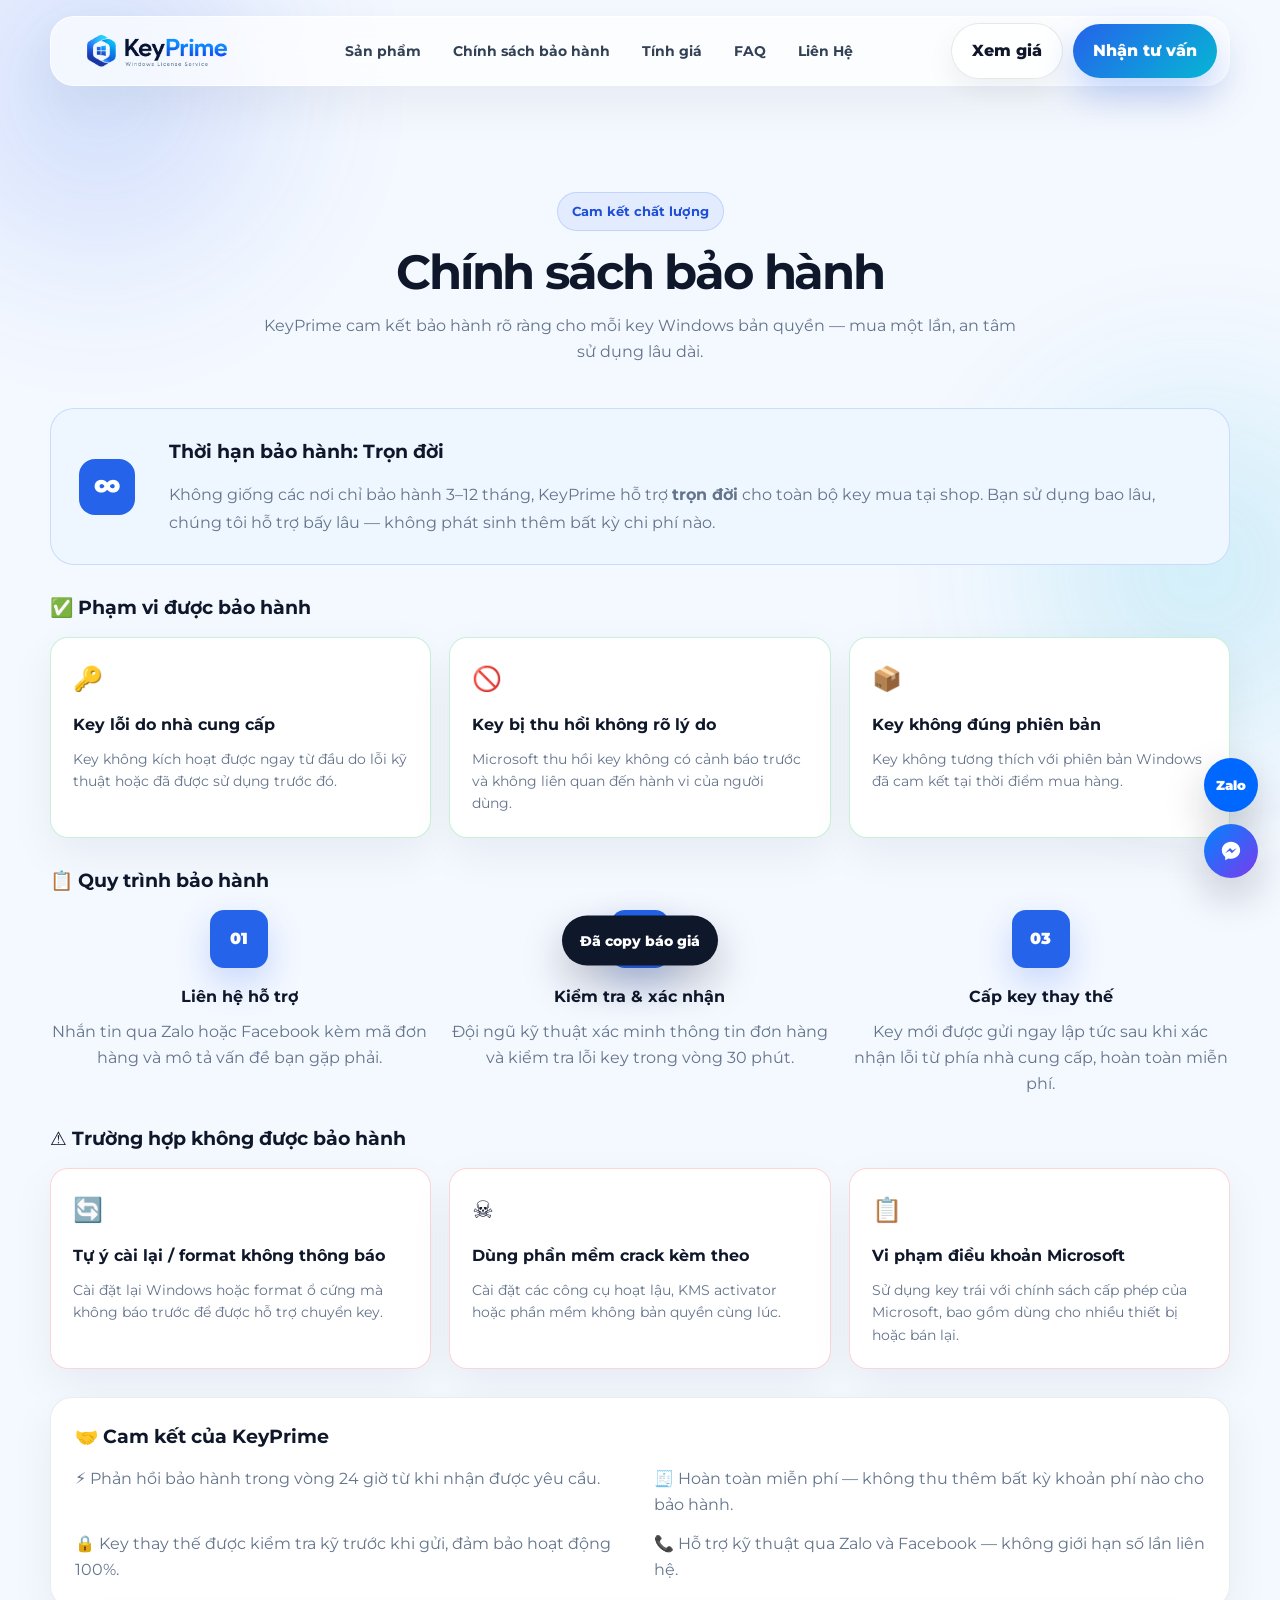
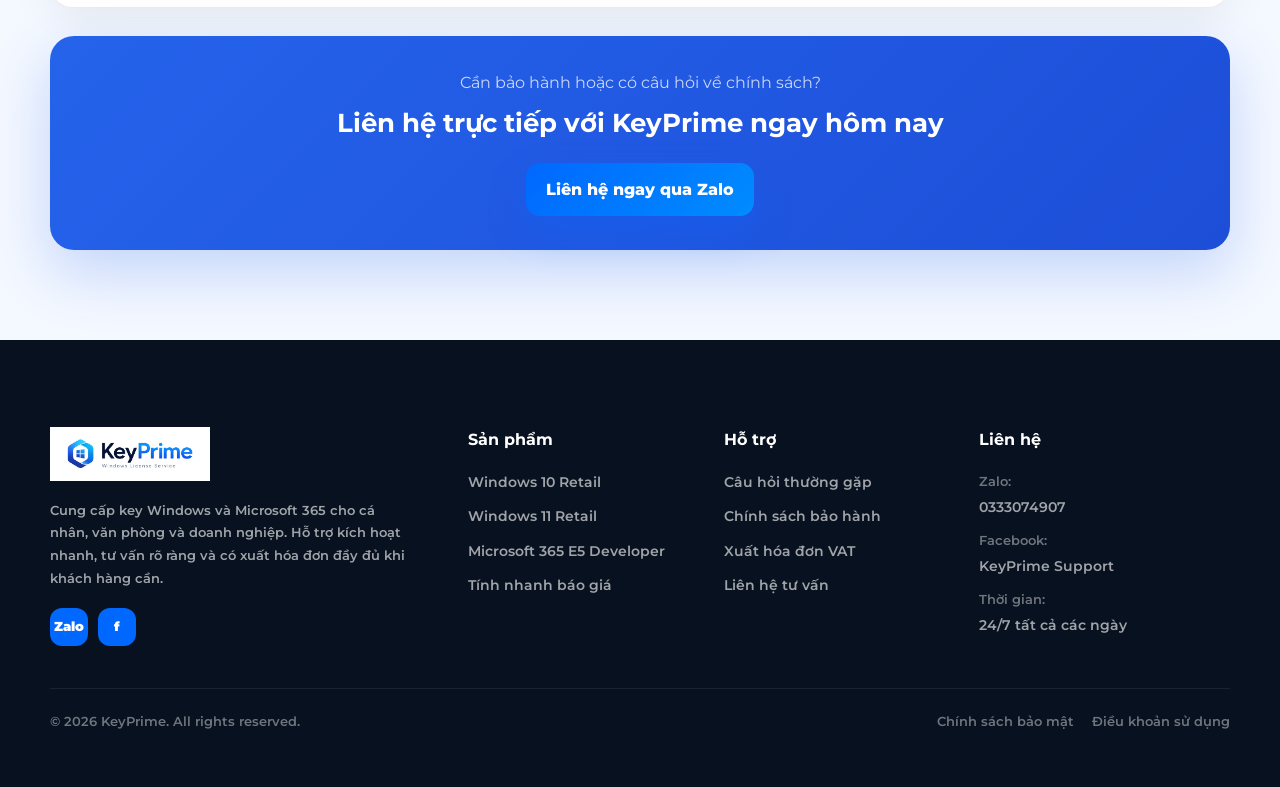
==== policy.html @ 20db162e "Add files via upload" ====
<!doctype html>
<html lang="vi">
  <head>
    <meta charset="UTF-8" />
    <meta name="viewport" content="width=device-width, initial-scale=1.0" />
    <meta
      name="description"
      content="Landing page bán bản quyền Windows 10, Windows 11 Retail và gói hỗ trợ Microsoft 365 E5 Developer cho môi trường phát triển, có xuất hóa đơn đầy đủ."
    />
    <title>Bản Quyền Windows & Microsoft 365 | Key Retail Chính Hãng</title>
    <link rel="icon" type="image/x-icon" href="/assets/logodoc.png" />
    <link rel="preconnect" href="https://fonts.googleapis.com" />
    <link rel="preconnect" href="https://fonts.gstatic.com" crossorigin />
    <link
      href="https://fonts.googleapis.com/css2?family=Montserrat:wght@400;500;600;700;800&display=swap"
      rel="stylesheet"
    />
    <link rel="stylesheet" href="style.css" />
  </head>
  <body>
    <div class="top-progress" id="topProgress"></div>

    <header class="site-header" id="siteHeader">
      <div class="container">
        <nav class="nav-wrap" aria-label="Điều hướng chính">
          <a href="/#home" class="brand" aria-label="KeyPrime">
            <img
              src="assets/logo.png"
              alt="Logo KeyPrime"
              class="brand-logo"
              width="180"
            />
          </a>

          <ul class="nav-menu" id="navMenu">
            <li><a href="/#products">Sản phẩm</a></li>
            <li><a href="/policy.html">Chính sách bảo hành</a></li>
            <li><a href="/#calculator">Tính giá</a></li>
            <li><a href="/#faq">FAQ</a></li>
            <li><a href="/#zalo-contact">Liên Hệ</a></li>
          </ul>

          <div class="nav-actions">
            <a class="btn btn-soft" href="/#products">Xem giá</a>
            <a class="btn btn-primary" href="/#zalo-contact">Nhận tư vấn</a>
            <button
              class="menu-toggle"
              id="menuToggle"
              aria-label="Mở menu"
              aria-expanded="false"
            >
              <span></span>
            </button>
          </div>
        </nav>
      </div>
    </header>

    <main id="home">
      <section class="section warranty-preview-section" id="warranty">
        <div class="container">
          <div class="section-heading">
            <span class="eyebrow">Cam kết chất lượng</span>
            <h2>Chính sách bảo hành</h2>
            <p>
              KeyPrime cam kết bảo hành rõ ràng cho mỗi key Windows bản quyền —
              mua một lần, an tâm sử dụng lâu dài.
            </p>
          </div>

          <div class="warranty-preview-box">
            <div class="warranty-main-note">
              <div class="warranty-main-icon">∞</div>
              <div>
                <h3>Thời hạn bảo hành: Trọn đời</h3>
                <p>
                  Không giống các nơi chỉ bảo hành 3–12 tháng, KeyPrime hỗ trợ
                  <strong>trọn đời</strong> cho toàn bộ key mua tại shop. Bạn sử
                  dụng bao lâu, chúng tôi hỗ trợ bấy lâu — không phát sinh thêm
                  bất kỳ chi phí nào.
                </p>
              </div>
            </div>

            <div class="warranty-block">
              <h3>✅ Phạm vi được bảo hành</h3>

              <div class="warranty-card-grid">
                <article class="warranty-mini-card is-green">
                  <div class="mini-icon">🔑</div>
                  <h4>Key lỗi do nhà cung cấp</h4>
                  <p>
                    Key không kích hoạt được ngay từ đầu do lỗi kỹ thuật hoặc đã
                    được sử dụng trước đó.
                  </p>
                </article>

                <article class="warranty-mini-card is-green">
                  <div class="mini-icon">🚫</div>
                  <h4>Key bị thu hồi không rõ lý do</h4>
                  <p>
                    Microsoft thu hồi key không có cảnh báo trước và không liên
                    quan đến hành vi của người dùng.
                  </p>
                </article>

                <article class="warranty-mini-card is-green">
                  <div class="mini-icon">📦</div>
                  <h4>Key không đúng phiên bản</h4>
                  <p>
                    Key không tương thích với phiên bản Windows đã cam kết tại
                    thời điểm mua hàng.
                  </p>
                </article>
              </div>
            </div>

            <div class="warranty-process">
              <h3>📋 Quy trình bảo hành</h3>

              <div class="process-line">
                <div class="process-item">
                  <span>01</span>
                  <h4>Liên hệ hỗ trợ</h4>
                  <p>
                    Nhắn tin qua Zalo hoặc Facebook kèm mã đơn hàng và mô tả vấn
                    đề bạn gặp phải.
                  </p>
                </div>

                <div class="process-item">
                  <span>02</span>
                  <h4>Kiểm tra & xác nhận</h4>
                  <p>
                    Đội ngũ kỹ thuật xác minh thông tin đơn hàng và kiểm tra lỗi
                    key trong vòng 30 phút.
                  </p>
                </div>

                <div class="process-item">
                  <span>03</span>
                  <h4>Cấp key thay thế</h4>
                  <p>
                    Key mới được gửi ngay lập tức sau khi xác nhận lỗi từ phía
                    nhà cung cấp, hoàn toàn miễn phí.
                  </p>
                </div>
              </div>
            </div>

            <div class="warranty-block">
              <h3>⚠️ Trường hợp không được bảo hành</h3>

              <div class="warranty-card-grid">
                <article class="warranty-mini-card is-red">
                  <div class="mini-icon">🔄</div>
                  <h4>Tự ý cài lại / format không thông báo</h4>
                  <p>
                    Cài đặt lại Windows hoặc format ổ cứng mà không báo trước để
                    được hỗ trợ chuyển key.
                  </p>
                </article>

                <article class="warranty-mini-card is-red">
                  <div class="mini-icon">☠️</div>
                  <h4>Dùng phần mềm crack kèm theo</h4>
                  <p>
                    Cài đặt các công cụ hoạt lậu, KMS activator hoặc phần mềm
                    không bản quyền cùng lúc.
                  </p>
                </article>

                <article class="warranty-mini-card is-red">
                  <div class="mini-icon">📋</div>
                  <h4>Vi phạm điều khoản Microsoft</h4>
                  <p>
                    Sử dụng key trái với chính sách cấp phép của Microsoft, bao
                    gồm dùng cho nhiều thiết bị hoặc bán lại.
                  </p>
                </article>
              </div>
            </div>

            <div class="warranty-commit">
              <h3>🤝 Cam kết của KeyPrime</h3>

              <div class="commit-grid">
                <p>
                  ⚡ Phản hồi bảo hành trong vòng 24 giờ từ khi nhận được yêu
                  cầu.
                </p>
                <p>
                  🧾 Hoàn toàn miễn phí — không thu thêm bất kỳ khoản phí nào
                  cho bảo hành.
                </p>
                <p>
                  🔒 Key thay thế được kiểm tra kỹ trước khi gửi, đảm bảo hoạt
                  động 100%.
                </p>
                <p>
                  📞 Hỗ trợ kỹ thuật qua Zalo và Facebook — không giới hạn số
                  lần liên hệ.
                </p>
              </div>
            </div>

            <div class="warranty-cta">
              <p>Cần bảo hành hoặc có câu hỏi về chính sách?</p>
              <h3>Liên hệ trực tiếp với KeyPrime ngay hôm nay</h3>

              <a
                href="https://zalo.me/0333074907"
                target="_blank"
                rel="noopener"
                class="btn btn-zalo"
              >
                Liên hệ ngay qua Zalo
              </a>
            </div>
          </div>
        </div>
      </section>
    </main>

    <footer class="site-footer">
      <div class="footer-main">
        <div class="container">
          <div class="footer-grid">
            <div class="footer-brand">
              <a href="index.html" class="footer-logo">
                <img
                  src="assets/logonentrang.jpg"
                  alt="Logo KeyPrime"
                  width="160"
                />
              </a>

              <p>
                Cung cấp key Windows và Microsoft 365 cho cá nhân, văn phòng và
                doanh nghiệp. Hỗ trợ kích hoạt nhanh, tư vấn rõ ràng và có xuất
                hóa đơn đầy đủ khi khách hàng cần.
              </p>

              <div class="footer-socials">
                <a
                  href="https://zalo.me/0333074907"
                  target="_blank"
                  rel="noopener"
                  aria-label="Zalo"
                >
                  Zalo
                </a>
                <a
                  href="https://www.facebook.com/"
                  target="_blank"
                  rel="noopener"
                  aria-label="Facebook"
                >
                  f
                </a>
              </div>
            </div>

            <div class="footer-col">
              <h3>Sản phẩm</h3>
              <ul>
                <li><a href="/#products">Windows 10 Retail</a></li>
                <li><a href="/#products">Windows 11 Retail</a></li>
                <li><a href="/#products">Microsoft 365 E5 Developer</a></li>
                <li><a href="#calculator">Tính nhanh báo giá</a></li>
              </ul>
            </div>

            <div class="footer-col">
              <h3>Hỗ trợ</h3>
              <ul>
                <li><a href="/#faq">Câu hỏi thường gặp</a></li>
                <li><a href="/policy.html">Chính sách bảo hành</a></li>
                <li><a href="/#invoice">Xuất hóa đơn VAT</a></li>
                <li><a href="/#zalo-contact">Liên hệ tư vấn</a></li>
              </ul>
            </div>

            <div class="footer-col footer-contact">
              <h3>Liên hệ</h3>
              <ul>
                <li>
                  <span>Zalo:</span>
                  <a
                    href="https://zalo.me/0333074907"
                    target="_blank"
                    rel="noopener"
                  >
                    0333074907
                  </a>
                </li>
                <li>
                  <span>Facebook:</span>
                  <a
                    href="https://www.facebook.com/"
                    target="_blank"
                    rel="noopener"
                  >
                    KeyPrime Support
                  </a>
                </li>
                <li>
                  <span>Thời gian:</span>
                  <strong>24/7 tất cả các ngày</strong>
                </li>
              </ul>
            </div>
          </div>

          <div class="footer-bottom">
            <p>© 2026 KeyPrime. All rights reserved.</p>

            <div>
              <a href="#">Chính sách bảo mật</a>
              <a href="#">Điều khoản sử dụng</a>
            </div>
          </div>
        </div>
      </div>
    </footer>

    <div class="floating-contact">
      <a
        href="https://zalo.me/0333074907"
        target="_blank"
        rel="noopener"
        class="float-btn zalo"
        aria-label="Liên hệ Zalo"
      >
        Zalo
      </a>

      <a
        href="https://www.facebook.com/"
        target="_blank"
        rel="noopener"
        class="float-btn messenger"
        aria-label="Liên hệ Messenger"
      >
        <svg viewBox="0 0 24 24" width="22" height="22" fill="currentColor">
          <path
            d="M12 2C6.48 2 2 6.14 2 11.25c0 2.9 1.44 5.49 3.69 7.18V22l3.37-1.85c.93.26 1.92.4 2.94.4 5.52 0 10-4.14 10-9.25S17.52 2 12 2Zm1 12.45-2.55-2.72-4.95 2.72 5.45-5.78 2.62 2.72 4.88-2.72L13 14.45Z"
          />
        </svg>
      </a>
    </div>

    <div class="toast" id="toast">Đã copy báo giá</div>

    <script src="script.js"></script>
  </body>
</html>
---- style.css ----
:root {
  --bg: #f4f8ff;
  --surface: rgba(255, 255, 255, 0.78);
  --surface-solid: #ffffff;
  --dark: #0f172a;
  --muted: #64748b;
  --line: rgba(15, 23, 42, 0.1);
  --primary: #2563eb;
  --primary-dark: #1d4ed8;
  --cyan: #06b6d4;
  --green: #10b981;
  --orange: #f59e0b;
  --red: #ef4444;
  --shadow: 0 24px 80px rgba(37, 99, 235, 0.14);
  --shadow-card: 0 18px 45px rgba(15, 23, 42, 0.08);
  --radius-xl: 30px;
  --radius-lg: 22px;
  --radius-md: 16px;
  --container: 1180px;
}

* {
  margin: 0;
  padding: 0;
  box-sizing: border-box;
}

html {
  scroll-behavior: smooth;
}

body {
  font-family:
    "Montserrat",
    system-ui,
    -apple-system,
    BlinkMacSystemFont,
    "Segoe UI",
    sans-serif;
  background: var(--bg);
  color: var(--dark);
  line-height: 1.6;
  overflow-x: hidden;
}

body::before,
body::after {
  content: "";
  position: fixed;
  width: 520px;
  height: 520px;
  border-radius: 999px;
  filter: blur(70px);
  opacity: 0.4;
  z-index: -2;
  pointer-events: none;
}

body::before {
  top: -170px;
  left: -160px;
  background: radial-gradient(circle, rgba(37, 99, 235, 0.55), transparent 65%);
}

body::after {
  right: -180px;
  bottom: 8%;
  background: radial-gradient(circle, rgba(6, 182, 212, 0.5), transparent 66%);
}

a {
  color: inherit;
  text-decoration: none;
}

img {
  max-width: 100%;
  display: block;
}

.container {
  width: min(var(--container), calc(100% - 36px));
  margin-inline: auto;
}

.section {
  padding: 90px 0;
  position: relative;
}

.section-heading {
  max-width: 760px;
  margin: 0 auto 44px;
  text-align: center;
}

.eyebrow {
  display: inline-flex;
  align-items: center;
  gap: 8px;
  padding: 8px 14px;
  border: 1px solid rgba(37, 99, 235, 0.18);
  border-radius: 999px;
  background: rgba(37, 99, 235, 0.08);
  color: var(--primary-dark);
  font-size: 13px;
  font-weight: 700;
  margin-bottom: 16px;
}

.section-heading h2,
.hero-copy h1 {
  letter-spacing: -0.045em;
  line-height: 1.05;
}

.section-heading h2 {
  font-size: clamp(30px, 4vw, 48px);
  margin-bottom: 16px;
}

.section-heading p {
  color: var(--muted);
  font-size: 16px;
}

.btn {
  display: inline-flex;
  align-items: center;
  justify-content: center;
  gap: 10px;
  border: 0;
  cursor: pointer;
  min-height: 50px;
  padding: 14px 20px;
  border-radius: 999px;
  font-weight: 800;
  font-family: inherit;
  transition:
    transform 0.25s ease,
    box-shadow 0.25s ease,
    background 0.25s ease;
  white-space: nowrap;
}

.btn:hover {
  transform: translateY(-2px);
}

.btn-primary {
  color: white;
  background: linear-gradient(135deg, var(--primary), var(--cyan));
  box-shadow: 0 16px 36px rgba(37, 99, 235, 0.27);
}

.btn-primary:hover {
  box-shadow: 0 20px 45px rgba(37, 99, 235, 0.35);
}

.btn-soft {
  background: rgba(255, 255, 255, 0.72);
  color: var(--dark);
  border: 1px solid var(--line);
  box-shadow: 0 12px 30px rgba(15, 23, 42, 0.06);
}

.top-progress {
  position: fixed;
  top: 0;
  left: 0;
  height: 3px;
  width: 0;
  z-index: 9999;
  background: linear-gradient(90deg, var(--primary), var(--cyan), var(--green));
}

.site-header {
  position: sticky;
  top: 0;
  z-index: 1000;
  padding: 16px 0;
  transition: 0.25s ease;
}

.site-header.is-scrolled {
  background: rgba(244, 248, 255, 0.82);
  backdrop-filter: blur(18px);
  box-shadow: 0 18px 40px rgba(15, 23, 42, 0.08);
}

.nav-wrap {
  height: 70px;
  display: flex;
  align-items: center;
  justify-content: space-between;
  gap: 16px;
  padding: 10px 12px 10px 16px;
  border: 1px solid rgba(255, 255, 255, 0.7);
  border-radius: 24px;
  background: rgba(255, 255, 255, 0.7);
  backdrop-filter: blur(18px);
  box-shadow: 0 18px 50px rgba(15, 23, 42, 0.06);
}

.brand {
  display: flex;
  align-items: center;
  gap: 12px;
  font-weight: 900;
  letter-spacing: -0.035em;
}

.brand-mark {
  width: 46px;
  height: 46px;
  border-radius: 16px;
  display: grid;
  place-items: center;
  color: white;
  background: conic-gradient(
    from 180deg,
    var(--primary),
    var(--cyan),
    #7c3aed,
    var(--primary)
  );
  box-shadow: 0 12px 26px rgba(37, 99, 235, 0.28);
  position: relative;
  overflow: hidden;
}

.brand-mark::before {
  content: "";
  width: 20px;
  height: 20px;
  border-radius: 6px;
  border: 3px solid rgba(255, 255, 255, 0.9);
  box-shadow:
    13px 0 0 -3px rgba(255, 255, 255, 0.9),
    0 13px 0 -3px rgba(255, 255, 255, 0.9),
    13px 13px 0 -3px rgba(255, 255, 255, 0.9);
  transform: translate(-3px, -3px);
}

.brand-text span {
  display: block;
  font-size: 12px;
  letter-spacing: 0;
  color: var(--muted);
  font-weight: 700;
}

.nav-menu {
  display: flex;
  align-items: center;
  gap: 6px;
  list-style: none;
}

.nav-menu a {
  display: inline-flex;
  padding: 10px 13px;
  border-radius: 999px;
  color: #334155;
  font-size: 14px;
  font-weight: 700;
  transition: 0.2s ease;
}

.nav-menu a:hover,
.nav-menu a.is-active {
  background: rgba(37, 99, 235, 0.08);
  color: var(--primary-dark);
}

.nav-actions {
  display: flex;
  align-items: center;
  gap: 10px;
}

.menu-toggle {
  display: none;
  width: 46px;
  height: 46px;
  border: 0;
  border-radius: 16px;
  background: #eef4ff;
  cursor: pointer;
  position: relative;
}

.menu-toggle span,
.menu-toggle::before,
.menu-toggle::after {
  content: "";
  position: absolute;
  left: 13px;
  right: 13px;
  height: 2px;
  background: var(--dark);
  border-radius: 999px;
  transition: 0.25s ease;
}

.menu-toggle span {
  top: 22px;
}
.menu-toggle::before {
  top: 16px;
}
.menu-toggle::after {
  top: 28px;
}

.menu-toggle.is-open span {
  opacity: 0;
}
.menu-toggle.is-open::before {
  top: 22px;
  transform: rotate(45deg);
}
.menu-toggle.is-open::after {
  top: 22px;
  transform: rotate(-45deg);
}

.hero {
  padding: 44px 0 70px;
}

.hero-grid {
  display: grid;
  grid-template-columns: 1.05fr 0.95fr;
  gap: 50px;
  align-items: center;
}

.hero-copy h1 {
  font-size: clamp(42px, 3vw, 78px);
  margin-bottom: 22px;
}

.gradient-text {
  background: linear-gradient(135deg, var(--primary), var(--cyan));
  -webkit-background-clip: text;
  background-clip: text;
  color: transparent;
}

.hero-copy > p {
  max-width: 650px;
  color: var(--muted);
  font-size: 18px;
  margin-bottom: 28px;
}

.hero-actions {
  display: flex;
  flex-wrap: wrap;
  gap: 12px;
  margin-bottom: 28px;
}

.hero-badges {
  display: flex;
  flex-wrap: wrap;
  gap: 10px;
}

.mini-badge {
  display: inline-flex;
  align-items: center;
  gap: 8px;
  padding: 10px 13px;
  border-radius: 999px;
  background: rgba(255, 255, 255, 0.72);
  border: 1px solid var(--line);
  color: #334155;
  font-size: 13px;
  font-weight: 700;
  box-shadow: 0 12px 28px rgba(15, 23, 42, 0.05);
}

.mini-badge i {
  width: 9px;
  height: 9px;
  border-radius: 999px;
  background: var(--green);
  box-shadow: 0 0 0 5px rgba(16, 185, 129, 0.13);
}

.hero-card {
  position: relative;
  border-radius: 34px;
  padding: 22px;
  background: linear-gradient(
    145deg,
    rgba(255, 255, 255, 0.82),
    rgba(255, 255, 255, 0.55)
  );
  border: 1px solid rgba(255, 255, 255, 0.72);
  backdrop-filter: blur(20px);
  box-shadow: var(--shadow);
  overflow: hidden;
}

.hero-card::before {
  content: "";
  position: absolute;
  inset: -120px -140px auto auto;
  width: 260px;
  height: 260px;
  border-radius: 50%;
  background: rgba(37, 99, 235, 0.16);
  filter: blur(4px);
}

.assurance-panel {
  position: relative;
  min-height: 520px;
  padding: 26px;
  border-radius: 28px;
  background:
    radial-gradient(circle at 18% 8%, rgba(37, 99, 235, 0.5), transparent 28%),
    radial-gradient(
      circle at 88% 24%,
      rgba(6, 182, 212, 0.35),
      transparent 32%
    ),
    linear-gradient(160deg, rgba(15, 23, 42, 0.98), rgba(30, 41, 59, 0.94));
  overflow: hidden;
  color: white;
}

.assurance-panel::before {
  content: "";
  position: absolute;
  inset: 18px;
  border-radius: 24px;
  border: 1px solid rgba(255, 255, 255, 0.08);
  pointer-events: none;
}

.assurance-panel::after {
  content: "";
  position: absolute;
  width: 220px;
  height: 220px;
  right: -75px;
  bottom: -70px;
  border-radius: 999px;
  background: rgba(16, 185, 129, 0.18);
  filter: blur(8px);
}

.assurance-top,
.assurance-list,
.assurance-footer,
.floating-pill {
  position: relative;
  z-index: 2;
}

.assurance-top {
  display: flex;
  align-items: center;
  gap: 16px;
  padding: 18px;
  border-radius: 24px;
  background: rgba(255, 255, 255, 0.1);
  border: 1px solid rgba(255, 255, 255, 0.12);
  margin-bottom: 18px;
}

.assurance-icon {
  width: 56px;
  height: 56px;
  flex: 0 0 auto;
  display: grid;
  place-items: center;
  border-radius: 18px;
  background: linear-gradient(135deg, var(--green), var(--cyan));
  color: white;
  font-size: 24px;
  font-weight: 900;
  box-shadow: 0 18px 35px rgba(6, 182, 212, 0.25);
}

.assurance-top span {
  display: block;
  color: rgba(255, 255, 255, 0.6);
  font-size: 12px;
  font-weight: 800;
  text-transform: uppercase;
  letter-spacing: 0.08em;
  margin-bottom: 5px;
}

.assurance-top h3 {
  font-size: clamp(22px, 3vw, 30px);
  line-height: 1.12;
  letter-spacing: -0.04em;
}

.assurance-list {
  display: grid;
  gap: 14px;
}

.assurance-item {
  display: grid;
  grid-template-columns: 48px 1fr;
  gap: 14px;
  align-items: flex-start;
  padding: 17px;
  border-radius: 22px;
  background: rgba(255, 255, 255, 0.08);
  border: 1px solid rgba(255, 255, 255, 0.1);
}

.assurance-item > strong {
  width: 42px;
  height: 42px;
  display: grid;
  place-items: center;
  border-radius: 14px;
  background: rgba(255, 255, 255, 0.1);
  color: rgba(255, 255, 255, 0.9);
  font-size: 13px;
}

.assurance-item h4 {
  font-size: 16px;
  margin-bottom: 5px;
  letter-spacing: -0.02em;
}

.assurance-item p {
  color: rgba(255, 255, 255, 0.66);
  font-size: 13px;
  font-weight: 600;
}

.assurance-footer {
  display: flex;
  align-items: center;
  justify-content: space-between;
  gap: 16px;
  margin-top: 18px;
  padding: 17px;
  border-radius: 22px;
  background: rgba(255, 255, 255, 0.94);
  color: var(--dark);
  box-shadow: 0 18px 40px rgba(0, 0, 0, 0.16);
}

.assurance-footer span {
  display: block;
  color: var(--muted);
  font-size: 12px;
  font-weight: 800;
  margin-bottom: 2px;
}

.assurance-footer strong {
  display: block;
  font-size: 13px;
  letter-spacing: -0.015em;
}

.assurance-footer a {
  display: inline-flex;
  align-items: center;
  justify-content: center;
  min-height: 42px;
  padding: 11px 14px;
  border-radius: 999px;
  color: white;
  background: linear-gradient(135deg, var(--primary), var(--cyan));
  font-size: 13px;
  font-weight: 900;
  white-space: nowrap;
}

.floating-pill {
  position: absolute;
  right: 16px;
  bottom: 16px;
  z-index: 3;
  display: flex;
  align-items: center;
  gap: 10px;
  padding: 14px 15px;
  border-radius: 18px;
  background: rgba(255, 255, 255, 0.94);
  color: var(--dark);
  box-shadow: 0 18px 40px rgba(0, 0, 0, 0.2);
  font-size: 13px;
  font-weight: 800;
  animation: floatY 4s ease-in-out infinite;
}

.floating-pill i {
  width: 34px;
  height: 34px;
  border-radius: 12px;
  display: grid;
  place-items: center;
  background: rgba(16, 185, 129, 0.12);
  color: var(--green);
  font-style: normal;
}

@keyframes floatY {
  0%,
  100% {
    transform: translateY(0);
  }
  50% {
    transform: translateY(-10px);
  }
}

.trust-strip {
  margin-top: -24px;
}

.trust-grid {
  display: grid;
  grid-template-columns: repeat(4, 1fr);
  gap: 16px;
}

.trust-item {
  padding: 20px;
  border-radius: 22px;
  background: rgba(255, 255, 255, 0.76);
  border: 1px solid rgba(255, 255, 255, 0.78);
  box-shadow: var(--shadow-card);
}

.trust-item strong {
  display: block;
  font-size: 18px;
  margin-bottom: 4px;
}

.trust-item span {
  color: var(--muted);
  font-size: 13px;
  font-weight: 600;
}

.pricing-grid {
  display: grid;
  grid-template-columns: repeat(2, 1fr);
  gap: 24px;
  align-items: stretch;
}

.price-card {
  position: relative;
  padding: 28px;
  border-radius: var(--radius-xl);
  background: rgba(255, 255, 255, 0.78);
  border: 1px solid rgba(255, 255, 255, 0.8);
  box-shadow: var(--shadow-card);
  overflow: hidden;
}

.price-card.featured {
  background: linear-gradient(
    145deg,
    rgba(37, 99, 235, 0.98),
    rgba(6, 182, 212, 0.94)
  );
  color: white;
  box-shadow: 0 28px 80px rgba(37, 99, 235, 0.3);
}

.price-card::after {
  content: "";
  position: absolute;
  top: -110px;
  right: -100px;
  width: 230px;
  height: 230px;
  border-radius: 50%;
  background: rgba(37, 99, 235, 0.1);
}

.price-card.featured::after {
  background: rgba(255, 255, 255, 0.14);
}

.price-head {
  position: relative;
  z-index: 1;
  display: flex;
  align-items: flex-start;
  justify-content: space-between;
  gap: 18px;
  margin-bottom: 24px;
}

.product-icon {
  width: 58px;
  height: 58px;
  border-radius: 20px;
  display: grid;
  place-items: center;
  background: rgba(37, 99, 235, 0.1);
  color: var(--primary);
  font-size: 24px;
  font-weight: 900;
}

.featured .product-icon {
  background: rgba(255, 255, 255, 0.16);
  color: white;
}

.price-card h3 {
  position: relative;
  z-index: 1;
  font-size: 28px;
  letter-spacing: -0.035em;
  margin-bottom: 7px;
}

.price-card .desc {
  position: relative;
  z-index: 1;
  color: var(--muted);
  margin-bottom: 24px;
  font-size: 14px;
}

.featured .desc {
  color: rgba(255, 255, 255, 0.76);
}

.price-table {
  position: relative;
  z-index: 1;
  display: grid;
  gap: 12px;
  margin-bottom: 22px;
}

.price-row {
  display: flex;
  align-items: center;
  justify-content: space-between;
  gap: 16px;
  padding: 17px;
  border-radius: 18px;
  background: rgba(15, 23, 42, 0.035);
  border: 1px solid rgba(15, 23, 42, 0.07);
}

.featured .price-row {
  background: rgba(255, 255, 255, 0.1);
  border-color: rgba(255, 255, 255, 0.13);
}

.price-row span {
  color: var(--muted);
  font-size: 14px;
  font-weight: 700;
}

.featured .price-row span {
  color: rgba(255, 255, 255, 0.76);
}

.price-row strong {
  font-size: 24px;
  letter-spacing: -0.04em;
}

.price-note {
  position: relative;
  z-index: 1;
  padding: 14px 16px;
  border-radius: 18px;
  background: rgba(16, 185, 129, 0.1);
  color: #047857;
  font-weight: 700;
  font-size: 13px;
}

.featured .price-note {
  background: rgba(255, 255, 255, 0.13);
  color: white;
}

.service-grid {
  display: grid;
  grid-template-columns: repeat(3, 1fr);
  gap: 20px;
}

.service-card,
.step-card,
.faq-item,
.calculator-card,
.contact-card {
  border-radius: var(--radius-lg);
  background: rgba(255, 255, 255, 0.78);
  border: 1px solid rgba(255, 255, 255, 0.8);
  box-shadow: var(--shadow-card);
}

.service-card {
  padding: 26px;
  transition:
    transform 0.25s ease,
    box-shadow 0.25s ease;
}

.service-card:hover {
  transform: translateY(-6px);
  box-shadow: 0 22px 55px rgba(15, 23, 42, 0.1);
}

.service-icon {
  width: 54px;
  height: 54px;
  border-radius: 18px;
  display: grid;
  place-items: center;
  margin-bottom: 18px;
  background: rgba(37, 99, 235, 0.1);
  color: var(--primary);
  font-size: 24px;
  font-weight: 900;
}

.service-card h3 {
  font-size: 20px;
  margin-bottom: 10px;
  letter-spacing: -0.025em;
}

.service-card p,
.step-card p,
.faq-content p {
  color: var(--muted);
  font-size: 14px;
}

.calculator-wrap {
  display: grid;
  grid-template-columns: 0.85fr 1.15fr;
  gap: 24px;
  align-items: stretch;
}

.calculator-card {
  padding: 28px;
}

.calculator-card h3 {
  font-size: 26px;
  letter-spacing: -0.035em;
  margin-bottom: 8px;
}

.calculator-card > p {
  color: var(--muted);
  margin-bottom: 22px;
  font-size: 14px;
}

.field-group {
  display: grid;
  gap: 8px;
  margin-bottom: 16px;
}

.field-group label {
  font-size: 13px;
  color: #334155;
  font-weight: 800;
}

select,
input,
textarea {
  width: 100%;
  min-height: 52px;
  border: 1px solid rgba(15, 23, 42, 0.1);
  border-radius: 16px;
  background: rgba(255, 255, 255, 0.78);
  outline: 0;
  padding: 0 15px;
  color: var(--dark);
  font-family: inherit;
  font-weight: 700;
  transition: 0.2s ease;
}

textarea {
  resize: vertical;
  min-height: 120px;
  padding-top: 14px;
}

select:focus,
input:focus,
textarea:focus {
  border-color: rgba(37, 99, 235, 0.55);
  box-shadow: 0 0 0 4px rgba(37, 99, 235, 0.1);
}

.quote-result {
  display: grid;
  gap: 14px;
  padding: 28px;
  border-radius: var(--radius-lg);
  color: white;
  background: linear-gradient(145deg, #0f172a, #1e3a8a);
  box-shadow: 0 24px 60px rgba(15, 23, 42, 0.18);
  position: relative;
  overflow: hidden;
}

.quote-result::before {
  content: "";
  position: absolute;
  width: 300px;
  height: 300px;
  right: -140px;
  top: -150px;
  border-radius: 50%;
  background: rgba(6, 182, 212, 0.35);
  filter: blur(12px);
}

.quote-result > * {
  position: relative;
  z-index: 1;
}

.result-line {
  display: flex;
  align-items: center;
  justify-content: space-between;
  gap: 16px;
  padding: 16px;
  border-radius: 18px;
  background: rgba(255, 255, 255, 0.08);
  border: 1px solid rgba(255, 255, 255, 0.1);
}

.result-line span {
  color: rgba(255, 255, 255, 0.7);
  font-size: 14px;
  font-weight: 700;
}

.result-line strong {
  font-size: 22px;
  text-align: right;
}

.result-total {
  margin-top: 4px;
  padding: 22px;
  border-radius: 22px;
  background: rgba(255, 255, 255, 0.14);
  border: 1px solid rgba(255, 255, 255, 0.16);
}

.result-total span {
  display: block;
  color: rgba(255, 255, 255, 0.7);
  font-size: 13px;
  font-weight: 800;
  margin-bottom: 8px;
}

.result-total strong {
  display: block;
  font-size: clamp(34px, 5vw, 56px);
  line-height: 1;
  letter-spacing: -0.06em;
}

.steps-grid {
  display: grid;
  grid-template-columns: repeat(4, 1fr);
  gap: 18px;
}

.step-card {
  padding: 24px;
  position: relative;
  overflow: hidden;
}

.step-no {
  display: inline-flex;
  width: 42px;
  height: 42px;
  align-items: center;
  justify-content: center;
  border-radius: 15px;
  background: rgba(37, 99, 235, 0.1);
  color: var(--primary-dark);
  font-weight: 900;
  margin-bottom: 18px;
}

.step-card h3 {
  font-size: 18px;
  letter-spacing: -0.025em;
  margin-bottom: 10px;
}

.compliance-box {
  display: grid;
  grid-template-columns: 0.78fr 1.22fr;
  gap: 70px;
  align-items: center;
  padding: 30px;
  border-radius: var(--radius-xl);
  background: linear-gradient(
    145deg,
    rgba(255, 255, 255, 0.82),
    rgba(255, 255, 255, 0.55)
  );
  border: 1px solid rgba(255, 255, 255, 0.8);
  box-shadow: var(--shadow-card);
}

.compliance-badge {
  min-height: 240px;
  display: grid;
  place-items: center;
  border-radius: 26px;
  color: white;
  background:
    radial-gradient(
      circle at top left,
      rgba(255, 255, 255, 0.22),
      transparent 40%
    ),
    linear-gradient(145deg, #2563eb, #06b6d4);
  text-align: center;
  padding: 26px;
}

.compliance-badge strong {
  display: block;
  font-size: 42px;
  line-height: 1;
  letter-spacing: -0.06em;
  margin-bottom: 8px;
}

.compliance-content h2 {
  font-size: clamp(28px, 4vw, 44px);
  letter-spacing: -0.045em;
  line-height: 1.08;
  margin-bottom: 14px;
}

.compliance-content p {
  color: var(--muted);
  margin-bottom: 20px;
}

.check-list {
  display: grid;
  gap: 12px;
  list-style: none;
}

.check-list li {
  display: flex;
  gap: 10px;
  align-items: flex-start;
  color: #334155;
  font-size: 14px;
  font-weight: 700;
}

.check-list li::before {
  content: "✓";
  flex: 0 0 24px;
  width: 24px;
  height: 24px;
  border-radius: 50%;
  display: grid;
  place-items: center;
  background: rgba(16, 185, 129, 0.12);
  color: #059669;
  font-weight: 900;
  font-size: 13px;
}

.faq-grid {
  max-width: 900px;
  margin: 0 auto;
  display: grid;
  gap: 14px;
}

.faq-item {
  overflow: hidden;
}

.faq-question {
  width: 100%;
  min-height: 68px;
  display: flex;
  align-items: center;
  justify-content: space-between;
  gap: 16px;
  border: 0;
  background: transparent;
  padding: 20px 22px;
  font-family: inherit;
  color: var(--dark);
  cursor: pointer;
  text-align: left;
  font-weight: 900;
  font-size: 16px;
}

.faq-question span:last-child {
  flex: 0 0 32px;
  width: 32px;
  height: 32px;
  border-radius: 50%;
  background: rgba(37, 99, 235, 0.1);
  color: var(--primary-dark);
  display: grid;
  place-items: center;
  transition: 0.2s ease;
}

.faq-item.is-open .faq-question span:last-child {
  transform: rotate(45deg);
  background: var(--primary);
  color: white;
}

.faq-content {
  max-height: 0;
  overflow: hidden;
  transition: max-height 0.25s ease;
}

.faq-content p {
  padding: 0 22px 22px;
}

.contact-grid {
  display: grid;
  grid-template-columns: 0.92fr 1.08fr;
  gap: 24px;
  align-items: stretch;
}

.contact-panel {
  padding: 34px;
  border-radius: var(--radius-xl);
  color: white;
  background:
    radial-gradient(
      circle at 20% 10%,
      rgba(255, 255, 255, 0.18),
      transparent 35%
    ),
    linear-gradient(145deg, #0f172a, #1d4ed8);
  box-shadow: 0 24px 60px rgba(15, 23, 42, 0.18);
  overflow: hidden;
}

.contact-panel h2 {
  font-size: clamp(32px, 4vw, 52px);
  line-height: 1.05;
  letter-spacing: -0.05em;
  margin-bottom: 14px;
}

.contact-panel p {
  color: rgba(255, 255, 255, 0.75);
  margin-bottom: 26px;
}

.contact-info {
  display: grid;
  gap: 13px;
}

.contact-info a,
.contact-info div {
  display: flex;
  align-items: center;
  gap: 12px;
  padding: 14px;
  border-radius: 18px;
  background: rgba(255, 255, 255, 0.1);
  border: 1px solid rgba(255, 255, 255, 0.12);
  color: rgba(255, 255, 255, 0.88);
  font-weight: 800;
  font-size: 14px;
}

.contact-card {
  padding: 28px;
}

.form-row {
  display: grid;
  grid-template-columns: 1fr 1fr;
  gap: 14px;
}

.site-footer {
  padding: 34px 0;
  border-top: 1px solid var(--line);
  color: var(--muted);
  font-size: 13px;
  font-weight: 600;
}

.footer-wrap {
  display: flex;
  align-items: center;
  justify-content: space-between;
  gap: 16px;
  flex-wrap: wrap;
}

.toast {
  position: fixed;
  left: 50%;
  bottom: 0px;
  transform: translate(-50%, 130%);
  z-index: 10000;
  padding: 14px 18px;
  border-radius: 999px;
  background: #0f172a;
  color: white;
  font-weight: 800;
  font-size: 14px;
  box-shadow: 0 18px 40px rgba(15, 23, 42, 0.25);
  transition: 0.25s ease;
}

.toast.is-show {
  transform: translate(-50%, 0);
}

@media (max-width: 1024px) {
  .nav-menu,
  .nav-actions .btn-soft {
    display: none;
  }

  .menu-toggle {
    display: block;
  }

  .nav-menu {
    position: absolute;
    top: calc(100% + 12px);
    left: 18px;
    right: 18px;
    flex-direction: column;
    align-items: stretch;
    padding: 14px;
    border-radius: 22px;
    background: rgba(255, 255, 255, 0.94);
    border: 1px solid rgba(255, 255, 255, 0.8);
    box-shadow: 0 22px 60px rgba(15, 23, 42, 0.12);
  }

  .nav-menu.is-open {
    display: flex;
  }

  .nav-menu a {
    justify-content: center;
  }

  .hero-grid,
  .calculator-wrap,
  .compliance-box,
  .contact-grid {
    grid-template-columns: 1fr;
  }

  .trust-grid,
  .steps-grid {
    grid-template-columns: repeat(2, 1fr);
  }

  .service-grid {
    grid-template-columns: repeat(2, 1fr);
  }
}

@media (max-width: 760px) {
  .section {
    padding: 68px 0;
  }

  .hero {
    padding-top: 24px;
  }

  .nav-wrap {
    height: 64px;
    border-radius: 20px;
  }

  .brand-text {
    font-size: 15px;
  }

  .brand-text span {
    display: none;
  }

  .nav-actions .btn-primary {
    display: none;
  }

  .hero-actions .btn {
    width: 100%;
  }

  .assurance-panel {
    min-height: auto;
    padding: 16px;
  }

  .pricing-grid,
  .service-grid,
  .trust-grid,
  .steps-grid,
  .form-row {
    grid-template-columns: 1fr;
  }

  .price-row,
  .result-line {
    align-items: flex-start;
    flex-direction: column;
  }

  .result-line strong {
    text-align: left;
  }

  .contact-panel,
  .contact-card,
  .calculator-card,
  .quote-result,
  .compliance-box {
    padding: 22px;
  }

  .assurance-top,
  .assurance-footer {
    align-items: flex-start;
    flex-direction: column;
  }

  .assurance-item {
    grid-template-columns: 1fr;
  }

  .floating-pill {
    position: relative;
    left: auto;
    right: auto;
    bottom: auto;
    justify-content: center;
    margin-top: 16px;
  }
}

/* calculator custom */
.calc-product-list {
  display: grid;
  gap: 14px;
  margin: 22px 0;
}

.calc-product-row {
  display: grid;
  grid-template-columns: 1fr 90px;
  align-items: center;
  gap: 14px;
  padding: 14px;
  border-radius: 18px;
  background: rgba(255, 255, 255, 0.72);
  border: 1px solid rgba(37, 99, 235, 0.12);
}

.calc-product-row label {
  display: block;
  margin-bottom: 5px;
  font-size: 15px;
  font-weight: 800;
  color: var(--text);
}

.calc-product-row span {
  display: block;
  font-size: 12.5px;
  line-height: 1.45;
  color: var(--muted);
}

.calc-product-row input {
  width: 100%;
  height: 46px;
  text-align: center;
  font-weight: 800;
}

.quote-summary-list {
  position: relative;
  z-index: 1;
  display: grid;
  gap: 12px;
  min-height: 140px;
  margin-bottom: 20px;
}

.summary-item {
  display: flex;
  justify-content: space-between;
  gap: 14px;
  padding-bottom: 12px;
  border-bottom: 1px dashed rgba(255, 255, 255, 0.22);
}

.summary-item strong {
  display: block;
  color: #fff;
  font-size: 14px;
  margin-bottom: 4px;
}

.summary-item span {
  display: block;
  color: rgba(255, 255, 255, 0.68);
  font-size: 13px;
  line-height: 1.4;
}

.summary-item b {
  white-space: nowrap;
  color: #7dd3fc;
  font-size: 14px;
}

.empty-summary {
  color: rgba(255, 255, 255, 0.72);
  font-size: 14px;
  font-weight: 700;
}

@media (max-width: 560px) {
  .calc-product-row {
    grid-template-columns: 1fr;
  }

  .calc-product-row input {
    text-align: left;
    padding-left: 16px;
  }
}

/* .custom product */
.product-grid {
  display: grid;
  grid-template-columns: repeat(3, 1fr);
  gap: 22px;
  align-items: stretch;
}

.product-card {
  position: relative;
  display: flex;
  flex-direction: column;
  overflow: hidden;
  padding: 24px;
  border-radius: 28px;
  background: linear-gradient(
    180deg,
    rgba(255, 255, 255, 0.96),
    rgba(248, 251, 255, 0.92)
  );
  border: 1px solid rgba(15, 23, 42, 0.08);
  box-shadow: 0 24px 70px rgba(15, 23, 42, 0.08);
  transition: 0.28s ease;
}

.product-card::before {
  content: "";
  position: absolute;
  inset: 0;
  background:
    radial-gradient(
      circle at top right,
      rgba(37, 99, 235, 0.12),
      transparent 34%
    ),
    radial-gradient(
      circle at bottom left,
      rgba(14, 165, 233, 0.1),
      transparent 32%
    );
  opacity: 0;
  transition: 0.28s ease;
  pointer-events: none;
}

.product-card:hover {
  transform: translateY(-6px);
  box-shadow: 0 34px 90px rgba(15, 23, 42, 0.13);
}

.product-card:hover::before {
  opacity: 1;
}

.product-card.is-featured {
  border-color: rgba(37, 99, 235, 0.28);
  box-shadow: 0 30px 90px rgba(37, 99, 235, 0.14);
}

.product-badge {
  position: absolute;
  top: 18px;
  right: 18px;
  z-index: 2;
  padding: 7px 12px;
  border-radius: 999px;
  background: linear-gradient(135deg, #2563eb, #06b6d4);
  color: #fff;
  font-size: 12px;
  font-weight: 800;
  box-shadow: 0 14px 34px rgba(37, 99, 235, 0.24);
}

.product-image-wrap {
  position: relative;
  z-index: 1;
  /* height: 165px; */
  display: grid;
  place-items: center;
  margin-bottom: 18px;
  border-radius: 24px;
  background: linear-gradient(
    135deg,
    rgba(239, 246, 255, 0.9),
    rgba(255, 255, 255, 0.72)
  );
}

.product-image {
  max-width: 78%;
  /* max-height: 140px; */
  object-fit: contain;
  filter: drop-shadow(0 18px 24px rgba(15, 23, 42, 0.18));
}

.product-content {
  position: relative;
  z-index: 1;
  flex: 1;
}

.product-tag {
  display: inline-flex;
  align-items: center;
  width: fit-content;
  margin-bottom: 12px;
  padding: 7px 11px;
  border-radius: 999px;
  background: rgba(37, 99, 235, 0.09);
  color: #2563eb;
  font-size: 12px;
  font-weight: 800;
}

.product-tag.orange {
  background: rgba(249, 115, 22, 0.1);
  color: #f97316;
}

.product-card h3 {
  margin: 0 0 8px;
  font-size: 22px;
  line-height: 1.2;
  color: var(--text);
}

.product-desc {
  margin: 0 0 18px;
  color: var(--muted);
  font-size: 14px;
  line-height: 1.65;
}

.product-price {
  display: flex;
  align-items: baseline;
  gap: 8px;
  flex-wrap: wrap;
  margin-bottom: 10px;
}

.sale-label {
  display: inline-flex;
  align-items: center;
  padding: 5px 9px;
  border-radius: 999px;
  background: #ef4444;
  color: #fff;
  font-size: 11px;
  font-weight: 900;
  text-transform: uppercase;
  letter-spacing: 0.04em;
}

.product-price strong {
  font-size: 30px;
  line-height: 1;
  color: #2563eb;
  letter-spacing: -0.04em;
}

.product-price small {
  color: var(--muted);
  font-weight: 700;
}

.product-price.orange strong {
  color: #f97316;
}

.bulk-price {
  display: inline-flex;
  width: fit-content;
  margin-bottom: 18px;
  padding: 8px 12px;
  border-radius: 999px;
  background: rgba(22, 163, 74, 0.09);
  color: #15803d;
  font-size: 13px;
  font-weight: 700;
}

.bulk-price strong {
  color: #16a34a;
}

.product-features {
  display: grid;
  gap: 10px;
  padding: 0;
  margin: 0 0 22px;
  list-style: none;
}

.product-features li {
  position: relative;
  padding-left: 24px;
  color: var(--muted);
  font-size: 14px;
  line-height: 1.45;
}

.product-features li::before {
  content: "✓";
  position: absolute;
  left: 0;
  top: 1px;
  width: 16px;
  height: 16px;
  display: grid;
  place-items: center;
  border-radius: 50%;
  background: rgba(37, 99, 235, 0.1);
  color: #2563eb;
  font-size: 11px;
  font-weight: 900;
}

.product-actions {
  position: relative;
  z-index: 1;
  display: grid;
  grid-template-columns: 0.8fr 1.2fr;
  gap: 12px;
  margin-top: auto;
}

.btn-light {
  display: inline-flex;
  align-items: center;
  justify-content: center;
  min-height: 46px;
  border-radius: 14px;
  background: #fff;
  color: var(--text);
  border: 1px solid rgba(15, 23, 42, 0.12);
  font-weight: 800;
  text-decoration: none;
}

.orange-btn {
  background: linear-gradient(135deg, #f97316, #ef4444);
  box-shadow: 0 18px 38px rgba(249, 115, 22, 0.24);
}

@media (max-width: 1024px) {
  .product-grid {
    grid-template-columns: 1fr;
  }

  .product-card {
    max-width: 720px;
    width: 100%;
    margin: 0 auto;
  }
}

@media (max-width: 560px) {
  .product-card {
    padding: 18px;
    border-radius: 22px;
  }

  .product-image-wrap {
    height: 145px;
  }

  .product-card h3 {
    font-size: 20px;
  }

  .product-price strong {
    font-size: 26px;
  }

  .product-actions {
    grid-template-columns: 1fr;
  }
}

/* 3 màu riêng cho từng sản phẩm */
.product-card.theme-win10 {
  border-color: rgba(14, 165, 233, 0.22);
}

.product-card.theme-win10::before {
  background:
    radial-gradient(
      circle at top right,
      rgba(14, 165, 233, 0.16),
      transparent 36%
    ),
    radial-gradient(
      circle at bottom left,
      rgba(37, 99, 235, 0.1),
      transparent 34%
    );
}

.product-card.theme-win10 .product-tag,
.product-card.theme-win10 .product-features li::before {
  background: rgba(14, 165, 233, 0.1);
  color: #0284c7;
}

.product-card.theme-win10 .product-price strong {
  color: #0284c7;
}

.product-card.theme-win11 {
  border-color: rgba(124, 58, 237, 0.24);
}

.product-card.theme-win11::before {
  background:
    radial-gradient(
      circle at top right,
      rgba(124, 58, 237, 0.16),
      transparent 36%
    ),
    radial-gradient(
      circle at bottom left,
      rgba(37, 99, 235, 0.12),
      transparent 34%
    );
}

.product-card.theme-win11 .product-tag,
.product-card.theme-win11 .product-features li::before {
  background: rgba(124, 58, 237, 0.1);
  color: #7c3aed;
}

.product-card.theme-win11 .product-price strong {
  color: #7c3aed;
}

.product-card.theme-office {
  border-color: rgba(249, 115, 22, 0.24);
}

.product-card.theme-office::before {
  background:
    radial-gradient(
      circle at top right,
      rgba(249, 115, 22, 0.16),
      transparent 36%
    ),
    radial-gradient(
      circle at bottom left,
      rgba(234, 88, 12, 0.1),
      transparent 34%
    );
}

.product-card.theme-office .product-tag,
.product-card.theme-office .product-features li::before {
  background: rgba(249, 115, 22, 0.1);
  color: #f97316;
}

.product-card.theme-office .product-price strong {
  color: #f97316;
}

/* Button liên hệ Zalo dùng chung 1 màu */
.btn-zalo {
  display: inline-flex;
  align-items: center;
  justify-content: center;
  min-height: 46px;
  border-radius: 14px;
  background: linear-gradient(135deg, #0068ff, #008cff);
  color: #fff;
  font-weight: 800;
  text-decoration: none;
  border: none;
  box-shadow: 0 18px 38px rgba(0, 104, 255, 0.28);
}

.btn-zalo:hover {
  transform: translateY(-2px);
  box-shadow: 0 22px 48px rgba(0, 104, 255, 0.34);
}

/* custom hero banner */
/* ================================
   HERO PRODUCT COMBO - WEB APP PRO
================================ */
.hero-visual-combo {
  position: relative;
  width: 100%;
  min-height: 540px;
  display: flex !important;
  align-items: center;
  justify-content: center;
  overflow: visible;
}

.hero-glow-card {
  position: relative;
  width: 100%;
  max-width: 680px;
  min-height: 500px;
  display: flex;
  align-items: center;
  justify-content: center;
  padding: 34px;
  overflow: hidden;
  border-radius: 42px;

  background:
    radial-gradient(
      circle at 25% 18%,
      rgba(96, 165, 250, 0.35),
      transparent 30%
    ),
    radial-gradient(
      circle at 80% 78%,
      rgba(14, 165, 233, 0.28),
      transparent 32%
    ),
    linear-gradient(145deg, #061836 0%, #0b2a66 48%, #0f172a 100%);

  border: 1px solid rgba(147, 197, 253, 0.24);

  box-shadow:
    0 36px 100px rgba(15, 23, 42, 0.28),
    0 18px 50px rgba(37, 99, 235, 0.22),
    inset 0 1px 0 rgba(255, 255, 255, 0.18);
}

/* ánh sáng sau sản phẩm */
.hero-glow-card::before {
  content: "";
  position: absolute;
  width: 460px;
  height: 460px;
  border-radius: 999px;
  background: radial-gradient(
    circle,
    rgba(59, 130, 246, 0.52),
    rgba(14, 165, 233, 0.14) 48%,
    transparent 72%
  );
  filter: blur(22px);
  opacity: 0.9;
  z-index: 0;
}

/* lưới web app mờ */
.hero-glow-card::after {
  content: "";
  position: absolute;
  inset: 0;
  background-image:
    linear-gradient(rgba(255, 255, 255, 0.045) 1px, transparent 1px),
    linear-gradient(90deg, rgba(255, 255, 255, 0.045) 1px, transparent 1px);
  background-size: 34px 34px;
  mask-image: radial-gradient(circle at center, black 0%, transparent 72%);
  opacity: 0.7;
  z-index: 0;
}

/* ảnh sản phẩm */
.hero-combo-image {
  position: relative;
  z-index: 2;
  display: block !important;
  width: 112%;
  max-width: 720px;
  height: auto;
  object-fit: contain;

  filter: drop-shadow(0 44px 34px rgba(0, 0, 0, 0.36))
    drop-shadow(0 16px 24px rgba(56, 189, 248, 0.24));

  transform: translateY(8px) scale(1);
  transition: 0.35s ease;
}

.hero-glow-card:hover .hero-combo-image {
  transform: translateY(-4px) scale(1.025);
  filter: drop-shadow(0 54px 44px rgba(0, 0, 0, 0.42))
    drop-shadow(0 22px 34px rgba(56, 189, 248, 0.34));
}

/* badge nổi */
.hero-chip {
  position: absolute;
  z-index: 3;
  display: inline-flex;
  align-items: center;
  gap: 8px;
  padding: 10px 14px;
  border-radius: 999px;

  color: #e0f2fe;
  font-size: 13px;
  font-weight: 800;
  white-space: nowrap;

  background: rgba(15, 23, 42, 0.58);
  border: 1px solid rgba(125, 211, 252, 0.28);
  box-shadow:
    0 16px 34px rgba(0, 0, 0, 0.18),
    inset 0 1px 0 rgba(255, 255, 255, 0.16);

  backdrop-filter: blur(14px);
}

.hero-chip::before {
  content: "";
  width: 8px;
  height: 8px;
  border-radius: 999px;
  background: #38bdf8;
  box-shadow: 0 0 14px rgba(56, 189, 248, 0.9);
}

.chip-1 {
  left: 32px;
  top: 36px;
}

.chip-2 {
  right: 34px;
  top: 76px;
}

.chip-3 {
  left: 50%;
  bottom: 38px;
  transform: translateX(-50%);
}

/* Tablet */
@media (max-width: 1024px) {
  .hero-visual-combo {
    min-height: 470px;
    margin-top: 22px;
  }

  .hero-glow-card {
    min-height: 440px;
    max-width: 720px;
  }

  .hero-combo-image {
    width: 105%;
    max-width: 660px;
  }
}

/* Mobile */
@media (max-width: 640px) {
  .hero-visual-combo {
    display: flex !important;
    min-height: 360px;
    margin-top: 20px;
  }

  .hero-glow-card {
    min-height: 330px;
    padding: 18px 8px;
    border-radius: 28px;
  }

  .hero-combo-image {
    display: block !important;
    width: 128%;
    max-width: none;
    min-width: 360px;
    transform: translateY(8px);
  }

  .hero-chip {
    font-size: 11px;
    padding: 8px 10px;
  }

  .chip-1 {
    left: 14px;
    top: 16px;
  }

  .chip-2 {
    right: 14px;
    top: 48px;
  }

  .chip-3 {
    bottom: 18px;
  }

  .hero-glow-card:hover .hero-combo-image {
    transform: translateY(8px);
  }
}

/* Mobile nhỏ */
@media (max-width: 390px) {
  .hero-visual-combo {
    min-height: 320px;
  }

  .hero-glow-card {
    min-height: 300px;
  }

  .hero-combo-image {
    width: 138%;
    min-width: 340px;
  }

  .hero-chip {
    display: none;
  }
}

/* bảo hành */
.warranty-preview-box {
  display: grid;
  gap: 28px;
}

.warranty-main-note {
  display: grid;
  grid-template-columns: 70px 1fr;
  gap: 20px;
  align-items: center;
  padding: 28px;
  border-radius: 24px;
  background: #eef6ff;
  border: 1px solid rgba(37, 99, 235, 0.18);
}

.warranty-main-icon {
  width: 56px;
  height: 56px;
  display: grid;
  place-items: center;
  border-radius: 16px;
  background: #2563eb;
  color: #fff;
  font-size: 28px;
  font-weight: 900;
}

.warranty-main-note h3,
.warranty-block h3,
.warranty-process h3,
.warranty-commit h3 {
  margin: 0 0 14px;
  color: var(--text);
}

.warranty-main-note p {
  margin: 0;
  color: var(--muted);
  line-height: 1.7;
}

.warranty-card-grid {
  display: grid;
  grid-template-columns: repeat(3, 1fr);
  gap: 18px;
}

.warranty-mini-card {
  padding: 22px;
  border-radius: 18px;
  background: #fff;
  box-shadow: 0 16px 46px rgba(15, 23, 42, 0.06);
}

.warranty-mini-card.is-green {
  border: 1px solid rgba(34, 197, 94, 0.25);
}

.warranty-mini-card.is-red {
  border: 1px solid rgba(239, 68, 68, 0.22);
}

.mini-icon {
  font-size: 24px;
  margin-bottom: 14px;
}

.warranty-mini-card h4 {
  margin: 0 0 10px;
  color: var(--text);
}

.warranty-mini-card p {
  margin: 0;
  color: var(--muted);
  line-height: 1.6;
  font-size: 14px;
}

.process-line {
  display: grid;
  grid-template-columns: repeat(3, 1fr);
  gap: 22px;
  position: relative;
}

.process-item {
  text-align: center;
}

.process-item span {
  width: 58px;
  height: 58px;
  display: grid;
  place-items: center;
  margin: 0 auto 16px;
  border-radius: 14px;
  background: #2563eb;
  color: #fff;
  font-weight: 900;
  box-shadow: 0 14px 34px rgba(37, 99, 235, 0.22);
}

.process-item h4 {
  margin: 0 0 10px;
  color: var(--text);
}

.process-item p {
  margin: 0;
  color: var(--muted);
  line-height: 1.6;
}

.warranty-commit {
  padding: 24px;
  border-radius: 22px;
  background: #fff;
  border: 1px solid rgba(15, 23, 42, 0.08);
  box-shadow: 0 16px 46px rgba(15, 23, 42, 0.06);
}

.commit-grid {
  display: grid;
  grid-template-columns: repeat(2, 1fr);
  gap: 14px 28px;
}

.commit-grid p {
  margin: 0;
  color: var(--muted);
  line-height: 1.6;
}

.warranty-cta {
  text-align: center;
  padding: 34px;
  border-radius: 24px;
  background: linear-gradient(135deg, #2563eb, #1d4ed8);
  color: #fff;
  box-shadow: 0 22px 60px rgba(37, 99, 235, 0.24);
}

.warranty-cta p {
  margin: 0 0 8px;
  color: rgba(255, 255, 255, 0.76);
}

.warranty-cta h3 {
  margin: 0 0 18px;
  color: #fff;
  font-size: 26px;
}

@media (max-width: 900px) {
  .warranty-card-grid,
  .process-line,
  .commit-grid {
    grid-template-columns: 1fr;
  }

  .warranty-main-note {
    grid-template-columns: 1fr;
  }
}

/* xuất vat  */
.vat-section {
  padding-top: 40px;
  padding-bottom: 40px;
}

.vat-box {
  display: grid;
  grid-template-columns: 70px 1fr auto;
  gap: 22px;
  align-items: center;
  padding: 34px;
  border-radius: 28px;
  color: #fff;
  background:
    radial-gradient(
      circle at right top,
      rgba(96, 165, 250, 0.28),
      transparent 30%
    ),
    radial-gradient(
      circle at left bottom,
      rgba(14, 165, 233, 0.2),
      transparent 28%
    ),
    linear-gradient(135deg, #0b2a66 0%, #1554d1 48%, #0068ff 100%);
  box-shadow:
    0 28px 70px rgba(37, 99, 235, 0.26),
    inset 0 1px 0 rgba(255, 255, 255, 0.16);
  overflow: hidden;
  position: relative;
}

.vat-box::before {
  content: "";
  position: absolute;
  width: 260px;
  height: 260px;
  right: -90px;
  top: -100px;
  border-radius: 50%;
  background: rgba(125, 211, 252, 0.22);
  filter: blur(18px);
}

.vat-box::after {
  content: "";
  position: absolute;
  width: 220px;
  height: 220px;
  left: -80px;
  bottom: -100px;
  border-radius: 50%;
  background: rgba(59, 130, 246, 0.2);
  filter: blur(18px);
}

.vat-icon {
  position: relative;
  z-index: 1;
  width: 58px;
  height: 58px;
  display: grid;
  place-items: center;
  border-radius: 18px;
  color: #fff;
  background: linear-gradient(
    135deg,
    rgba(255, 255, 255, 0.22),
    rgba(255, 255, 255, 0.08)
  );
  border: 1px solid rgba(255, 255, 255, 0.24);
  box-shadow:
    0 18px 40px rgba(0, 0, 0, 0.16),
    inset 0 1px 0 rgba(255, 255, 255, 0.24);
  backdrop-filter: blur(12px);
}

.vat-content {
  position: relative;
  z-index: 1;
}

.vat-content span {
  display: inline-flex;
  margin-bottom: 8px;
  padding: 6px 12px;
  border-radius: 999px;
  background: rgba(255, 255, 255, 0.14);
  color: rgba(255, 255, 255, 0.88);
  font-size: 12px;
  font-weight: 800;
  text-transform: uppercase;
  letter-spacing: 0.08em;
}

.vat-content h2 {
  margin: 0 0 8px;
  color: #fff;
  font-size: 30px;
  line-height: 1.18;
}

.vat-content p {
  margin: 0 0 14px;
  max-width: 680px;
  color: rgba(255, 255, 255, 0.82);
  line-height: 1.65;
}

.vat-content ul {
  display: grid;
  grid-template-columns: repeat(3, 1fr);
  gap: 10px 18px;
  padding: 0;
  margin: 0;
  list-style: none;
}

.vat-content li {
  position: relative;
  padding-left: 18px;
  color: rgba(255, 255, 255, 0.9);
  font-size: 14px;
}

.vat-content li::before {
  content: "✓";
  position: absolute;
  left: 0;
  top: 0;
  font-weight: 900;
  color: #93c5fd;
}

.vat-btn {
  position: relative;
  z-index: 1;
  display: inline-flex;
  align-items: center;
  justify-content: center;
  min-height: 48px;
  padding: 0 22px;
  border-radius: 14px;
  background: #fff;
  color: #0068ff;
  font-weight: 900;
  text-decoration: none;
  white-space: nowrap;
  box-shadow: 0 16px 36px rgba(0, 0, 0, 0.14);
}

.vat-btn:hover {
  transform: translateY(-2px);
  box-shadow: 0 22px 46px rgba(0, 0, 0, 0.18);
}

@media (max-width: 900px) {
  .vat-box {
    grid-template-columns: 1fr;
  }

  .vat-content ul {
    grid-template-columns: 1fr;
  }

  .vat-btn {
    width: fit-content;
  }
}

@media (max-width: 560px) {
  .vat-box {
    padding: 24px;
    border-radius: 22px;
  }

  .vat-content h2 {
    font-size: 24px;
  }

  .vat-btn {
    width: 100%;
  }
}

/* contact */
.final-zalo-section {
  padding-top: 48px;
  padding-bottom: 48px;
}

.final-zalo-box {
  display: grid;
  grid-template-columns: 72px 1fr auto;
  align-items: center;
  gap: 22px;
  padding: 34px;
  border-radius: 30px;
  color: #fff;
  background:
    radial-gradient(
      circle at top right,
      rgba(96, 165, 250, 0.32),
      transparent 32%
    ),
    radial-gradient(
      circle at bottom left,
      rgba(14, 165, 233, 0.22),
      transparent 30%
    ),
    linear-gradient(135deg, #081b3f 0%, #0b3fae 48%, #0068ff 100%);
  box-shadow:
    0 30px 80px rgba(37, 99, 235, 0.28),
    inset 0 1px 0 rgba(255, 255, 255, 0.18);
  position: relative;
  overflow: hidden;
}

.final-zalo-box::before {
  content: "";
  position: absolute;
  right: -80px;
  top: -90px;
  width: 260px;
  height: 260px;
  border-radius: 50%;
  background: rgba(125, 211, 252, 0.22);
  filter: blur(18px);
}

.final-zalo-icon,
.final-zalo-content,
.final-zalo-actions {
  position: relative;
  z-index: 1;
}

.final-zalo-icon {
  width: 62px;
  height: 62px;
  display: grid;
  place-items: center;
  border-radius: 20px;
  color: #fff;
  background: rgba(255, 255, 255, 0.14);
  border: 1px solid rgba(255, 255, 255, 0.22);
  box-shadow: inset 0 1px 0 rgba(255, 255, 255, 0.22);
  backdrop-filter: blur(12px);
}

.final-zalo-content span {
  display: inline-flex;
  margin-bottom: 8px;
  color: #bfdbfe;
  font-size: 13px;
  font-weight: 800;
  text-transform: uppercase;
  letter-spacing: 0.08em;
}

.final-zalo-content h2 {
  margin: 0 0 8px;
  color: #fff;
  font-size: clamp(28px, 4vw, 42px);
  line-height: 1.15;
}

.final-zalo-content p {
  margin: 0;
  max-width: 680px;
  color: rgba(255, 255, 255, 0.78);
  line-height: 1.7;
}

.final-zalo-actions {
  display: grid;
  gap: 10px;
  justify-items: center;
}

.final-zalo-btn {
  display: inline-flex;
  align-items: center;
  justify-content: center;
  min-height: 50px;
  padding: 0 24px;
  border-radius: 16px;
  background: #fff;
  color: #0068ff;
  font-weight: 900;
  text-decoration: none;
  white-space: nowrap;
  box-shadow: 0 18px 42px rgba(0, 0, 0, 0.16);
  transition: 0.25s ease;
}

.final-zalo-btn:hover {
  transform: translateY(-2px);
  box-shadow: 0 24px 54px rgba(0, 0, 0, 0.22);
}

.final-zalo-actions small {
  color: rgba(255, 255, 255, 0.74);
  font-weight: 700;
  white-space: nowrap;
}

@media (max-width: 900px) {
  .final-zalo-box {
    grid-template-columns: 1fr;
    text-align: left;
  }

  .final-zalo-actions {
    justify-items: flex-start;
  }
}

@media (max-width: 560px) {
  .final-zalo-section {
    padding-top: 36px;
    padding-bottom: 36px;
  }

  .final-zalo-box {
    padding: 24px;
    border-radius: 24px;
  }

  .final-zalo-btn {
    width: 100%;
  }

  .final-zalo-actions {
    width: 100%;
  }
}

/* footer */

.site-footer {
  background: #07111f;
  color: #fff;
  margin-top: 0;
}

.footer-top {
  background: #0f2a66;
  padding: 44px 0;
  position: relative;
  overflow: hidden;
}

.footer-top::before,
.footer-top::after {
  content: "";
  position: absolute;
  border-radius: 50%;
  background: rgba(96, 165, 250, 0.16);
  filter: blur(12px);
}

.footer-top::before {
  width: 220px;
  height: 220px;
  left: -70px;
  top: -90px;
}

.footer-top::after {
  width: 220px;
  height: 220px;
  right: -70px;
  bottom: -90px;
}

.footer-cta {
  position: relative;
  z-index: 1;
  display: grid;
  grid-template-columns: 74px 1fr auto;
  gap: 22px;
  align-items: center;
}

.footer-cta-icon {
  width: 66px;
  height: 66px;
  display: grid;
  place-items: center;
  border-radius: 22px;
  color: #fff;
  background: rgba(255, 255, 255, 0.12);
  border: 1px solid rgba(255, 255, 255, 0.18);
}

.footer-cta h2 {
  margin: 0 0 8px;
  color: #fff;
  font-size: 26px;
}

.footer-cta p {
  margin: 0;
  color: rgba(255, 255, 255, 0.76);
  line-height: 1.6;
}

.footer-cta-actions {
  display: flex;
  gap: 12px;
  flex-wrap: wrap;
}

.footer-cta-btn {
  min-height: 48px;
  padding: 0 22px;
  display: inline-flex;
  align-items: center;
  justify-content: center;
  border-radius: 15px;
  background: linear-gradient(135deg, #0068ff, #008cff);
  color: #fff;
  font-weight: 900;
  text-decoration: none;
  box-shadow: 0 18px 40px rgba(0, 104, 255, 0.26);
}

.footer-cta-btn.secondary {
  background: #fff;
  color: #0068ff;
}

.footer-main {
  padding: 52px 0 22px;
  background: #07111f;
}

.footer-grid {
  display: grid;
  grid-template-columns: 1.5fr 0.85fr 0.85fr 1fr;
  gap: 42px;
}

.footer-logo {
  display: inline-flex;
  align-items: center;
  gap: 12px;
  color: #fff;
  text-decoration: none;
  margin-bottom: 18px;
}

.footer-logo > span {
  width: 42px;
  height: 42px;
  display: grid;
  place-items: center;
  border-radius: 14px;
  background: linear-gradient(135deg, #0068ff, #00a3ff);
  color: #fff;
  font-weight: 900;
  box-shadow: 0 16px 36px rgba(0, 104, 255, 0.24);
}

.footer-logo strong {
  display: block;
  color: #fff;
  font-size: 17px;
}

.footer-logo small {
  display: block;
  margin-top: 3px;
  color: rgba(255, 255, 255, 0.48);
  font-size: 12px;
}

.footer-brand p {
  max-width: 360px;
  margin: 0 0 18px;
  color: rgba(255, 255, 255, 0.62);
  line-height: 1.75;
}

.footer-socials {
  display: flex;
  gap: 10px;
}

.footer-socials a {
  width: 38px;
  height: 38px;
  display: grid;
  place-items: center;
  border-radius: 12px;
  background: #0068ff;
  color: #fff;
  font-size: 13px;
  font-weight: 900;
  text-decoration: none;
}

.footer-col h3 {
  margin: 0 0 18px;
  color: #fff;
  font-size: 16px;
}

.footer-col ul {
  display: grid;
  gap: 12px;
  padding: 0;
  margin: 0;
  list-style: none;
}

.footer-col a,
.footer-col strong {
  color: rgba(255, 255, 255, 0.62);
  text-decoration: none;
  font-size: 14px;
  font-weight: 600;
}

.footer-col a:hover {
  color: #60a5fa;
}

.footer-contact li {
  display: grid;
  gap: 4px;
}

.footer-contact span {
  color: rgba(255, 255, 255, 0.42);
  font-size: 13px;
}

.footer-bottom {
  display: flex;
  align-items: center;
  justify-content: space-between;
  gap: 18px;
  margin-top: 42px;
  padding-top: 22px;
  border-top: 1px solid rgba(255, 255, 255, 0.08);
}

.footer-bottom p {
  margin: 0;
  color: rgba(255, 255, 255, 0.42);
  font-size: 13px;
}

.footer-bottom div {
  display: flex;
  gap: 18px;
  flex-wrap: wrap;
}

.footer-bottom a {
  color: rgba(255, 255, 255, 0.42);
  text-decoration: none;
  font-size: 13px;
}

.footer-bottom a:hover {
  color: #60a5fa;
}

/* Floating contact */
.floating-contact {
  position: fixed;
  right: 22px;
  bottom: 22px;
  z-index: 90;
  display: grid;
  gap: 12px;
}

.float-btn {
  width: 54px;
  height: 54px;
  display: grid;
  place-items: center;
  border-radius: 50%;
  color: #fff;
  text-decoration: none;
  font-weight: 900;
  box-shadow: 0 18px 42px rgba(15, 23, 42, 0.22);
}

.float-btn.zalo {
  background: #0068ff;
  font-size: 13px;
}

.float-btn.messenger {
  background: linear-gradient(135deg, #0084ff, #7c3aed);
}

/* Responsive */
@media (max-width: 980px) {
  .footer-cta {
    grid-template-columns: 1fr;
  }

  .footer-grid {
    grid-template-columns: 1fr 1fr;
  }
}

@media (max-width: 640px) {
  .footer-top {
    padding: 34px 0;
  }

  .footer-cta-actions {
    flex-direction: column;
  }

  .footer-cta-btn {
    width: 100%;
  }

  .footer-grid {
    grid-template-columns: 1fr;
    gap: 30px;
  }

  .footer-bottom {
    flex-direction: column;
    align-items: flex-start;
  }

  .floating-contact {
    right: 16px;
    bottom: 16px;
  }

  .float-btn {
    width: 50px;
    height: 50px;
  }
}
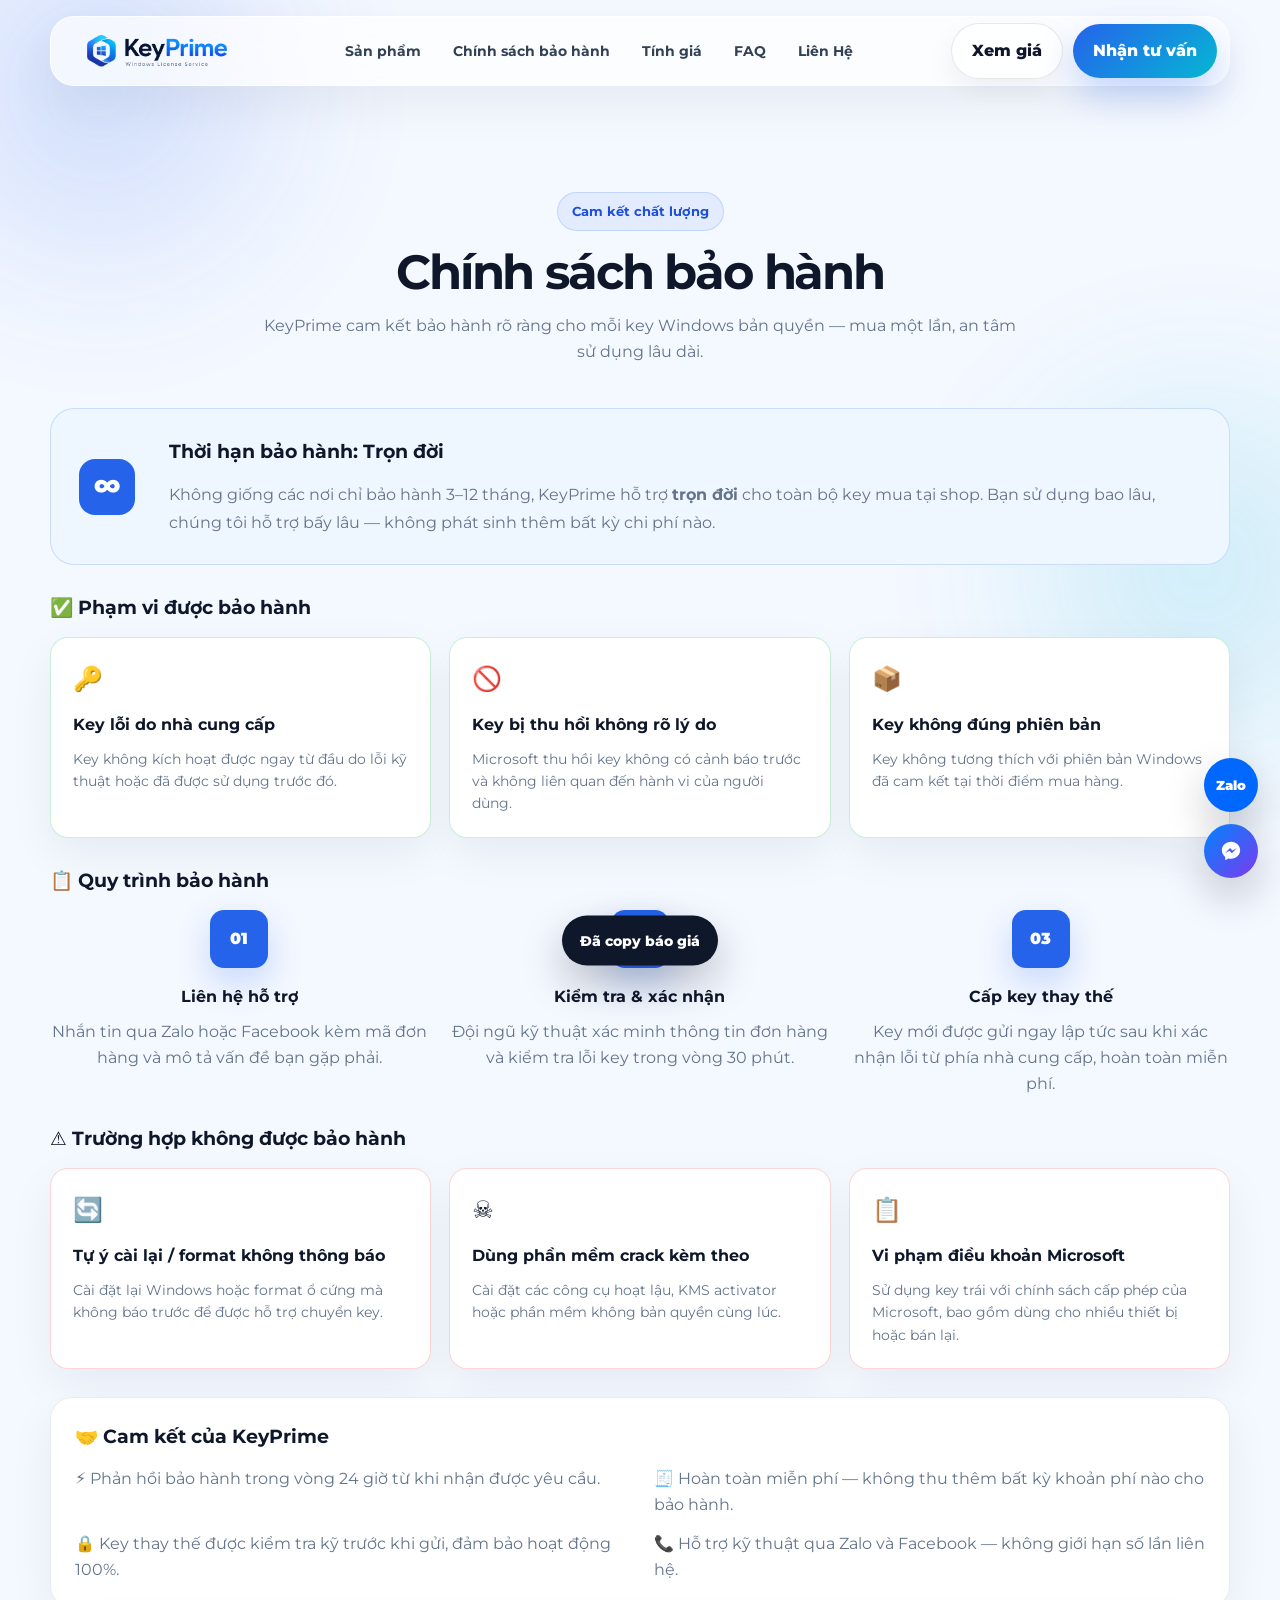
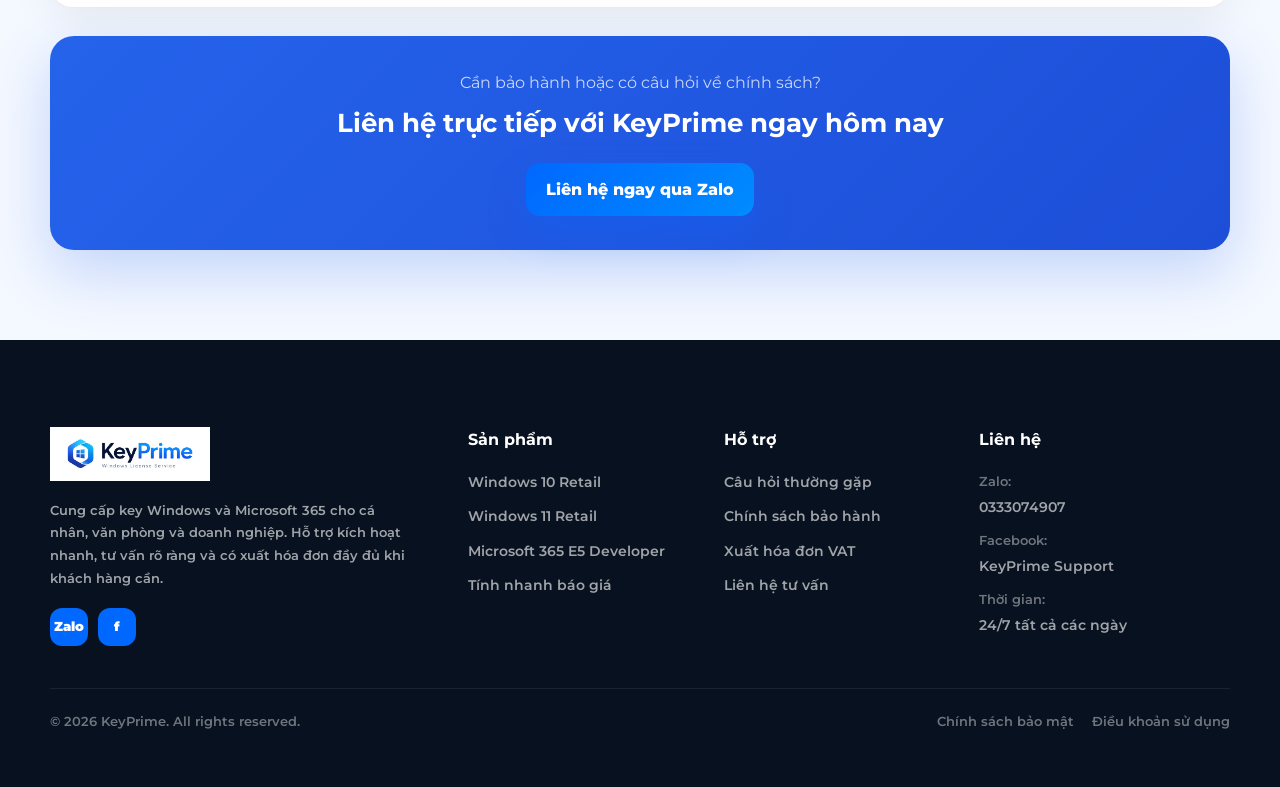
==== commit 8c7ebc89: "Update policy.html" ====
--- a/policy.html
+++ b/policy.html
@@ -251,7 +251,7 @@
                   Zalo
                 </a>
                 <a
-                  href="https://www.facebook.com/"
+                  href="https://www.facebook.com/profile.php?id=61590807009371"
                   target="_blank"
                   rel="noopener"
                   aria-label="Facebook"
@@ -297,7 +297,7 @@
                 <li>
                   <span>Facebook:</span>
                   <a
-                    href="https://www.facebook.com/"
+                    href="https://www.facebook.com/profile.php?id=61590807009371"
                     target="_blank"
                     rel="noopener"
                   >
@@ -334,13 +334,12 @@
       >
         Zalo
       </a>
-
       <a
-        href="https://www.facebook.com/"
+        href="https://www.facebook.com/profile.php?id=61590807009371"
         target="_blank"
         rel="noopener"
         class="float-btn messenger"
-        aria-label="Liên hệ Messenger"
+        aria-label="Liên hệ Facebook"
       >
         <svg viewBox="0 0 24 24" width="22" height="22" fill="currentColor">
           <path
